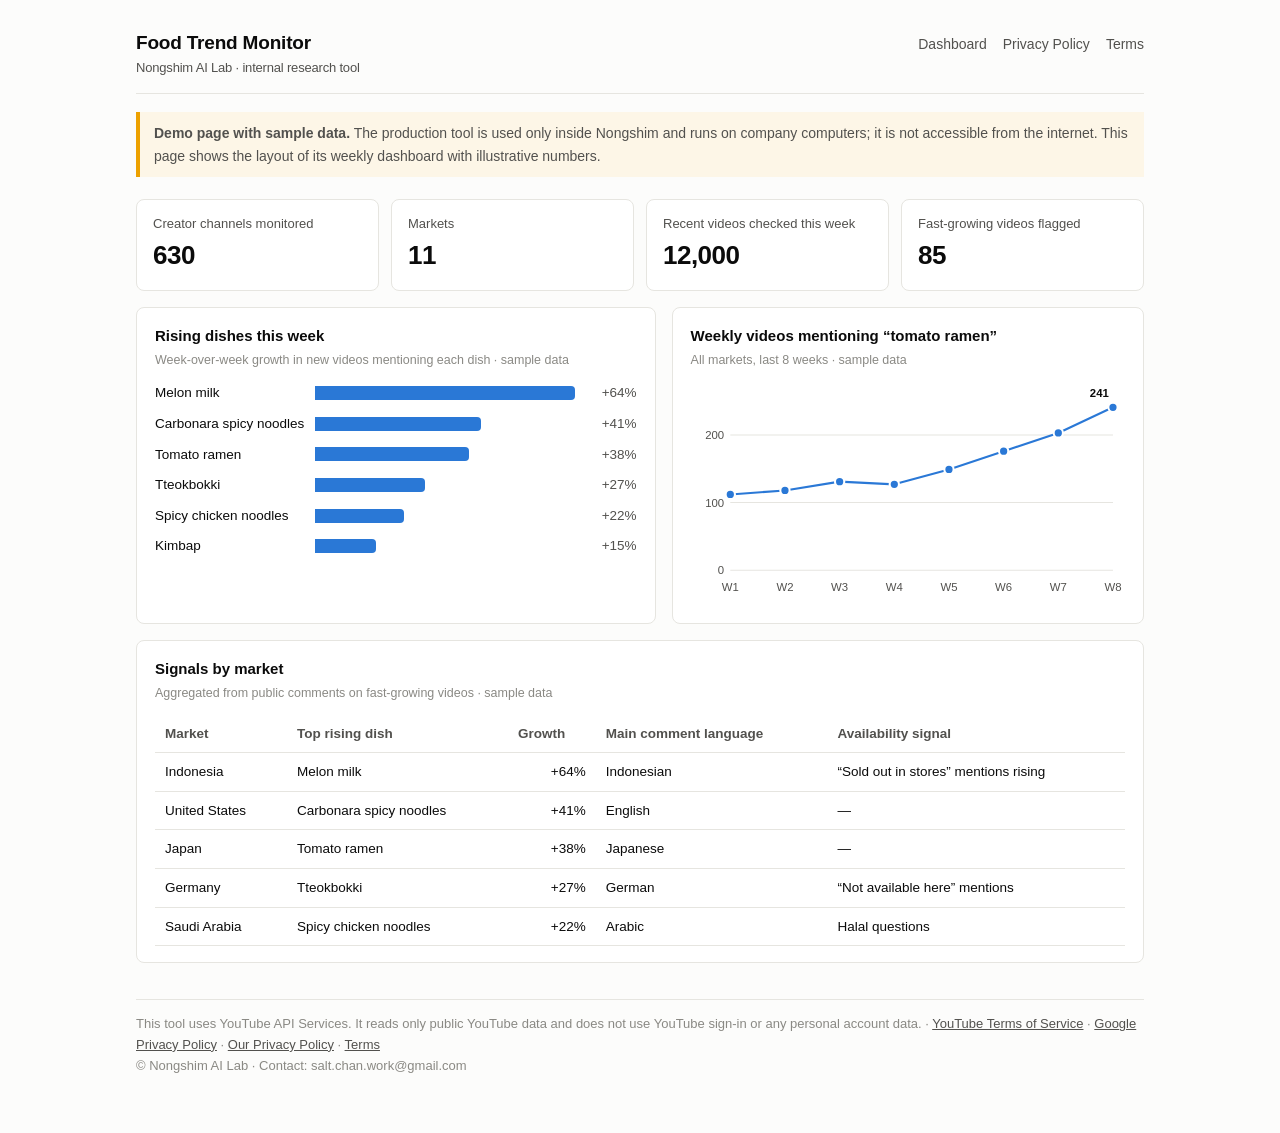
==== index.html @ c14a68b0 "Info page, privacy policy and terms for Food Trend Monitor Co-Authored-By: Claude Opus 5.5 <noreply@" ====
<!doctype html>
<html lang="en">
<head>
<meta charset="utf-8">
<meta name="viewport" content="width=device-width,initial-scale=1">
<meta name="robots" content="noindex,nofollow">
<title>Food Trend Monitor</title>
<meta name="description" content="Nongshim AI Lab internal food trend monitor — demo page with sample data.">
<link rel="stylesheet" href="style.css">
</head>
<body>
<div class="wrap">
  <header>
    <div class="brand">Food Trend Monitor<small>Nongshim AI Lab · internal research tool</small></div>
    <nav><a href="index.html">Dashboard</a><a href="privacy.html">Privacy Policy</a><a href="terms.html">Terms</a></nav>
  </header>

  <div class="notice"><strong>Demo page with sample data.</strong> The production tool is used only inside Nongshim and runs on company computers; it is not accessible from the internet. This page shows the layout of its weekly dashboard with illustrative numbers.</div>

  <section class="tiles" aria-label="Summary">
    <div class="tile"><div class="k">Creator channels monitored</div><div class="v">630</div></div>
    <div class="tile"><div class="k">Markets</div><div class="v">11</div></div>
    <div class="tile"><div class="k">Recent videos checked this week</div><div class="v">12,000</div></div>
    <div class="tile"><div class="k">Fast-growing videos flagged</div><div class="v">85</div></div>
  </section>

  <div class="grid2">
    <section class="card">
      <h2>Rising dishes this week</h2>
      <p class="sub">Week-over-week growth in new videos mentioning each dish · sample data</p>
      <div class="bars" id="bars"></div>
    </section>
    <section class="card">
      <h2>Weekly videos mentioning “tomato ramen”</h2>
      <p class="sub">All markets, last 8 weeks · sample data</p>
      <svg id="line" viewBox="0 0 420 210" width="100%" role="img" aria-label="Line chart of weekly video counts"></svg>
    </section>
  </div>

  <section class="card" style="margin-top:16px">
    <h2>Signals by market</h2>
    <p class="sub">Aggregated from public comments on fast-growing videos · sample data</p>
    <div class="tablewrap"><table>
      <thead><tr><th>Market</th><th>Top rising dish</th><th class="num">Growth</th><th>Main comment language</th><th>Availability signal</th></tr></thead>
      <tbody>
        <tr><td>Indonesia</td><td>Melon milk</td><td class="num">+64%</td><td>Indonesian</td><td>“Sold out in stores” mentions rising</td></tr>
        <tr><td>United States</td><td>Carbonara spicy noodles</td><td class="num">+41%</td><td>English</td><td>—</td></tr>
        <tr><td>Japan</td><td>Tomato ramen</td><td class="num">+38%</td><td>Japanese</td><td>—</td></tr>
        <tr><td>Germany</td><td>Tteokbokki</td><td class="num">+27%</td><td>German</td><td>“Not available here” mentions</td></tr>
        <tr><td>Saudi Arabia</td><td>Spicy chicken noodles</td><td class="num">+22%</td><td>Arabic</td><td>Halal questions</td></tr>
      </tbody>
    </table></div>
  </section>

  <footer>
    This tool uses YouTube API Services. It reads only public YouTube data and does not use YouTube sign-in or any personal account data.
    · <a href="https://www.youtube.com/t/terms">YouTube Terms of Service</a>
    · <a href="https://policies.google.com/privacy">Google Privacy Policy</a>
    · <a href="privacy.html">Our Privacy Policy</a>
    · <a href="terms.html">Terms</a>
    <br>© Nongshim AI Lab · Contact: salt.chan.work@gmail.com
  </footer>
</div>
<div id="tip" role="tooltip"></div>
<script>
const tip=document.getElementById('tip');
const show=(e,t)=>{tip.textContent=t;tip.style.opacity=1;tip.style.left=(e.clientX+12)+'px';tip.style.top=(e.clientY+12)+'px'};
const hide=()=>tip.style.opacity=0;

const dishes=[["Melon milk",64],["Carbonara spicy noodles",41],["Tomato ramen",38],["Tteokbokki",27],["Spicy chicken noodles",22],["Kimbap",15]];
const max=Math.max(...dishes.map(d=>d[1]));
document.getElementById('bars').innerHTML=dishes.map(([n,v])=>
  `<div class="bar" data-t="${n}: +${v}% week over week"><span>${n}</span><div class="track"><div class="fill" style="width:${v/max*100}%"></div></div><span class="val">+${v}%</span></div>`).join('');
document.querySelectorAll('.bar').forEach(b=>{b.addEventListener('mousemove',e=>show(e,b.dataset.t));b.addEventListener('mouseleave',hide)});

const pts=[112,118,131,127,149,176,203,241], W=420,H=210,L=38,R=12,T=12,B=28;
const ymax=260, x=i=>L+i*(W-L-R)/(pts.length-1), y=v=>T+(H-T-B)*(1-v/ymax);
let s='';
[0,100,200].forEach(g=>{s+=`<line class="grid-line" x1="${L}" x2="${W-R}" y1="${y(g)}" y2="${y(g)}" stroke-width="1"/><text x="${L-6}" y="${y(g)+4}" text-anchor="end">${g}</text>`});
pts.forEach((v,i)=>{s+=`<text x="${x(i)}" y="${H-8}" text-anchor="middle">W${i+1}</text>`});
s+=`<polyline fill="none" stroke="var(--accent)" stroke-width="2" stroke-linejoin="round" points="${pts.map((v,i)=>x(i)+','+y(v)).join(' ')}"/>`;
pts.forEach((v,i)=>{s+=`<circle cx="${x(i)}" cy="${y(v)}" r="4.5" fill="var(--accent)" stroke="var(--card)" stroke-width="2"/><rect x="${x(i)-14}" y="${T}" width="28" height="${H-T-B}" fill="transparent" data-t="Week ${i+1}: ${v} videos"/>`});
s+=`<text x="${x(pts.length-1)-4}" y="${y(pts[pts.length-1])-10}" text-anchor="end" style="fill:var(--ink);font-weight:600">${pts[pts.length-1]}</text>`;
const svg=document.getElementById('line'); svg.innerHTML=s;
svg.querySelectorAll('rect[data-t]').forEach(r=>{r.addEventListener('mousemove',e=>show(e,r.dataset.t));r.addEventListener('mouseleave',hide)});
</script>
</body>
</html>
---- style.css ----
:root{color-scheme:light;--bg:#fcfcfb;--card:#ffffff;--line:#e6e5e0;--ink:#0b0b0b;--ink2:#52514e;--muted:#8a8984;--accent:#2a78d6;--accent-soft:#e8f0fb;--warn-bg:#fdf6e7;--warn-bar:#eda100}
@media (prefers-color-scheme:dark){:root:where(:not([data-theme="light"])){color-scheme:dark;--bg:#1a1a19;--card:#222221;--line:#34332f;--ink:#ffffff;--ink2:#c3c2b7;--muted:#8f8e86;--accent:#3987e5;--accent-soft:#1f2c3d;--warn-bg:#2b2618;--warn-bar:#c98500}}
:root[data-theme="dark"]{color-scheme:dark;--bg:#1a1a19;--card:#222221;--line:#34332f;--ink:#ffffff;--ink2:#c3c2b7;--muted:#8f8e86;--accent:#3987e5;--accent-soft:#1f2c3d;--warn-bg:#2b2618;--warn-bar:#c98500}
*{box-sizing:border-box}
body{margin:0;background:var(--bg);color:var(--ink);font:15px/1.6 -apple-system,BlinkMacSystemFont,"Segoe UI",Roboto,"Noto Sans KR",sans-serif}
.wrap{max-width:1040px;margin:0 auto;padding:28px 16px 56px}
header{display:flex;justify-content:space-between;align-items:baseline;gap:12px;flex-wrap:wrap;border-bottom:1px solid var(--line);padding-bottom:14px}
.brand{font-weight:650;font-size:19px;letter-spacing:-.01em}.brand small{display:block;font-weight:400;color:var(--ink2);font-size:13px}
nav a{color:var(--ink2);text-decoration:none;margin-left:16px;font-size:14px}nav a:hover{color:var(--accent)}
.notice{margin:18px 0 22px;padding:10px 14px;background:var(--warn-bg);border-left:4px solid var(--warn-bar);font-size:14px;color:var(--ink2)}
.tiles{display:grid;grid-template-columns:repeat(4,1fr);gap:12px}
.tile{background:var(--card);border:1px solid var(--line);border-radius:8px;padding:14px 16px}
.tile .k{color:var(--ink2);font-size:13px}.tile .v{font-size:26px;font-weight:650;letter-spacing:-.02em}
.grid2{display:grid;grid-template-columns:1.1fr 1fr;gap:16px;margin-top:16px}
.card{background:var(--card);border:1px solid var(--line);border-radius:8px;padding:16px 18px}
.card h2{font-size:15px;margin:0 0 2px}.card .sub{color:var(--muted);font-size:12.5px;margin:0 0 12px}
.bars{display:flex;flex-direction:column;gap:9px}
.bar{display:grid;grid-template-columns:150px 1fr 52px;align-items:center;gap:10px;font-size:13.5px;cursor:default}
.bar .track{height:14px;position:relative}
.bar .fill{height:14px;background:var(--accent);border-radius:0 4px 4px 0}
.bar .val{text-align:right;font-variant-numeric:tabular-nums;color:var(--ink2)}
.bar:hover .fill{filter:brightness(1.12)}
svg text{fill:var(--ink2);font-size:11px}
.grid-line{stroke:var(--line)}
  .tablewrap{overflow-x:auto;-webkit-overflow-scrolling:touch}
table{width:100%;min-width:560px;border-collapse:collapse;font-size:13.5px}
th,td{text-align:left;padding:8px 10px;border-bottom:1px solid var(--line)}th{color:var(--ink2);font-weight:600}
td.num{text-align:right;font-variant-numeric:tabular-nums}
#tip{position:fixed;pointer-events:none;background:var(--ink);color:var(--bg);padding:6px 9px;border-radius:6px;font-size:12.5px;opacity:0;transition:opacity .08s;z-index:9}
footer{margin-top:36px;padding-top:14px;border-top:1px solid var(--line);color:var(--muted);font-size:13px}
footer a{color:var(--ink2)}
.doc{max-width:760px}.doc h1{font-size:26px;letter-spacing:-.01em;margin:22px 0 4px}.doc h2{font-size:17px;margin:28px 0 6px}
.doc p,.doc li{color:var(--ink)}.doc a{color:var(--accent)}.muted{color:var(--muted)}
@media (max-width:760px){.tiles{grid-template-columns:repeat(2,1fr)}.grid2{grid-template-columns:1fr}.bar{grid-template-columns:110px 1fr 46px}nav a{margin-left:10px}}
@media (prefers-reduced-motion:reduce){*{transition:none!important}}
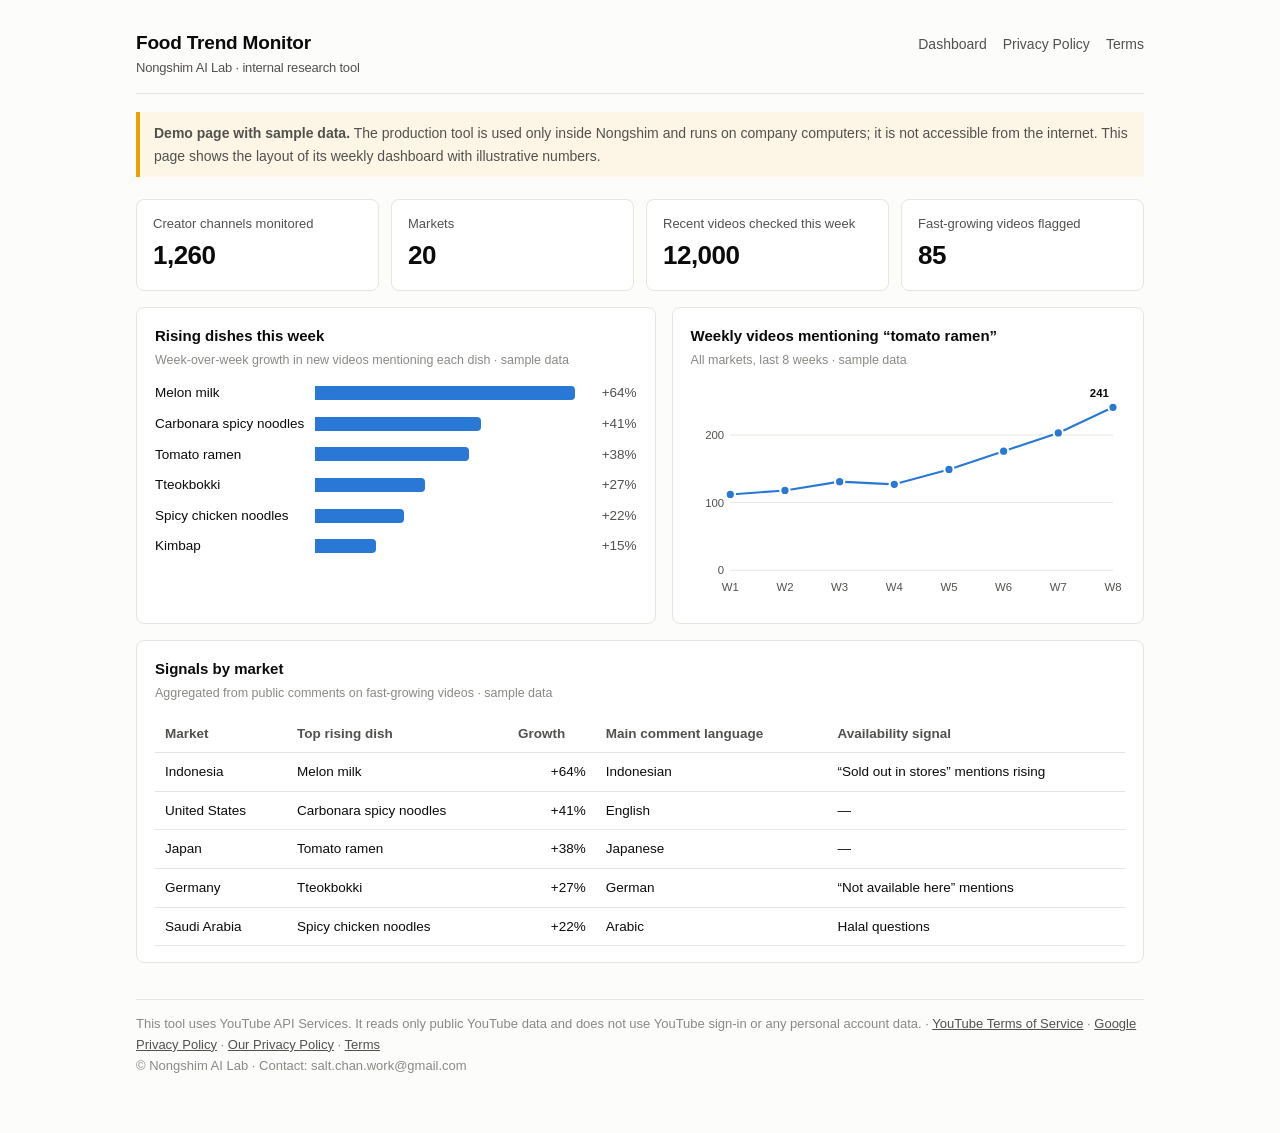
==== commit 430f89db: "Update panel size to about 1,260 channels across 20 markets Co-Authored-By: Claude Opus 5.5 <noreply" ====
--- a/index.html
+++ b/index.html
@@ -18,8 +18,8 @@
   <div class="notice"><strong>Demo page with sample data.</strong> The production tool is used only inside Nongshim and runs on company computers; it is not accessible from the internet. This page shows the layout of its weekly dashboard with illustrative numbers.</div>
 
   <section class="tiles" aria-label="Summary">
-    <div class="tile"><div class="k">Creator channels monitored</div><div class="v">630</div></div>
-    <div class="tile"><div class="k">Markets</div><div class="v">11</div></div>
+    <div class="tile"><div class="k">Creator channels monitored</div><div class="v">1,260</div></div>
+    <div class="tile"><div class="k">Markets</div><div class="v">20</div></div>
     <div class="tile"><div class="k">Recent videos checked this week</div><div class="v">12,000</div></div>
     <div class="tile"><div class="k">Fast-growing videos flagged</div><div class="v">85</div></div>
   </section>
